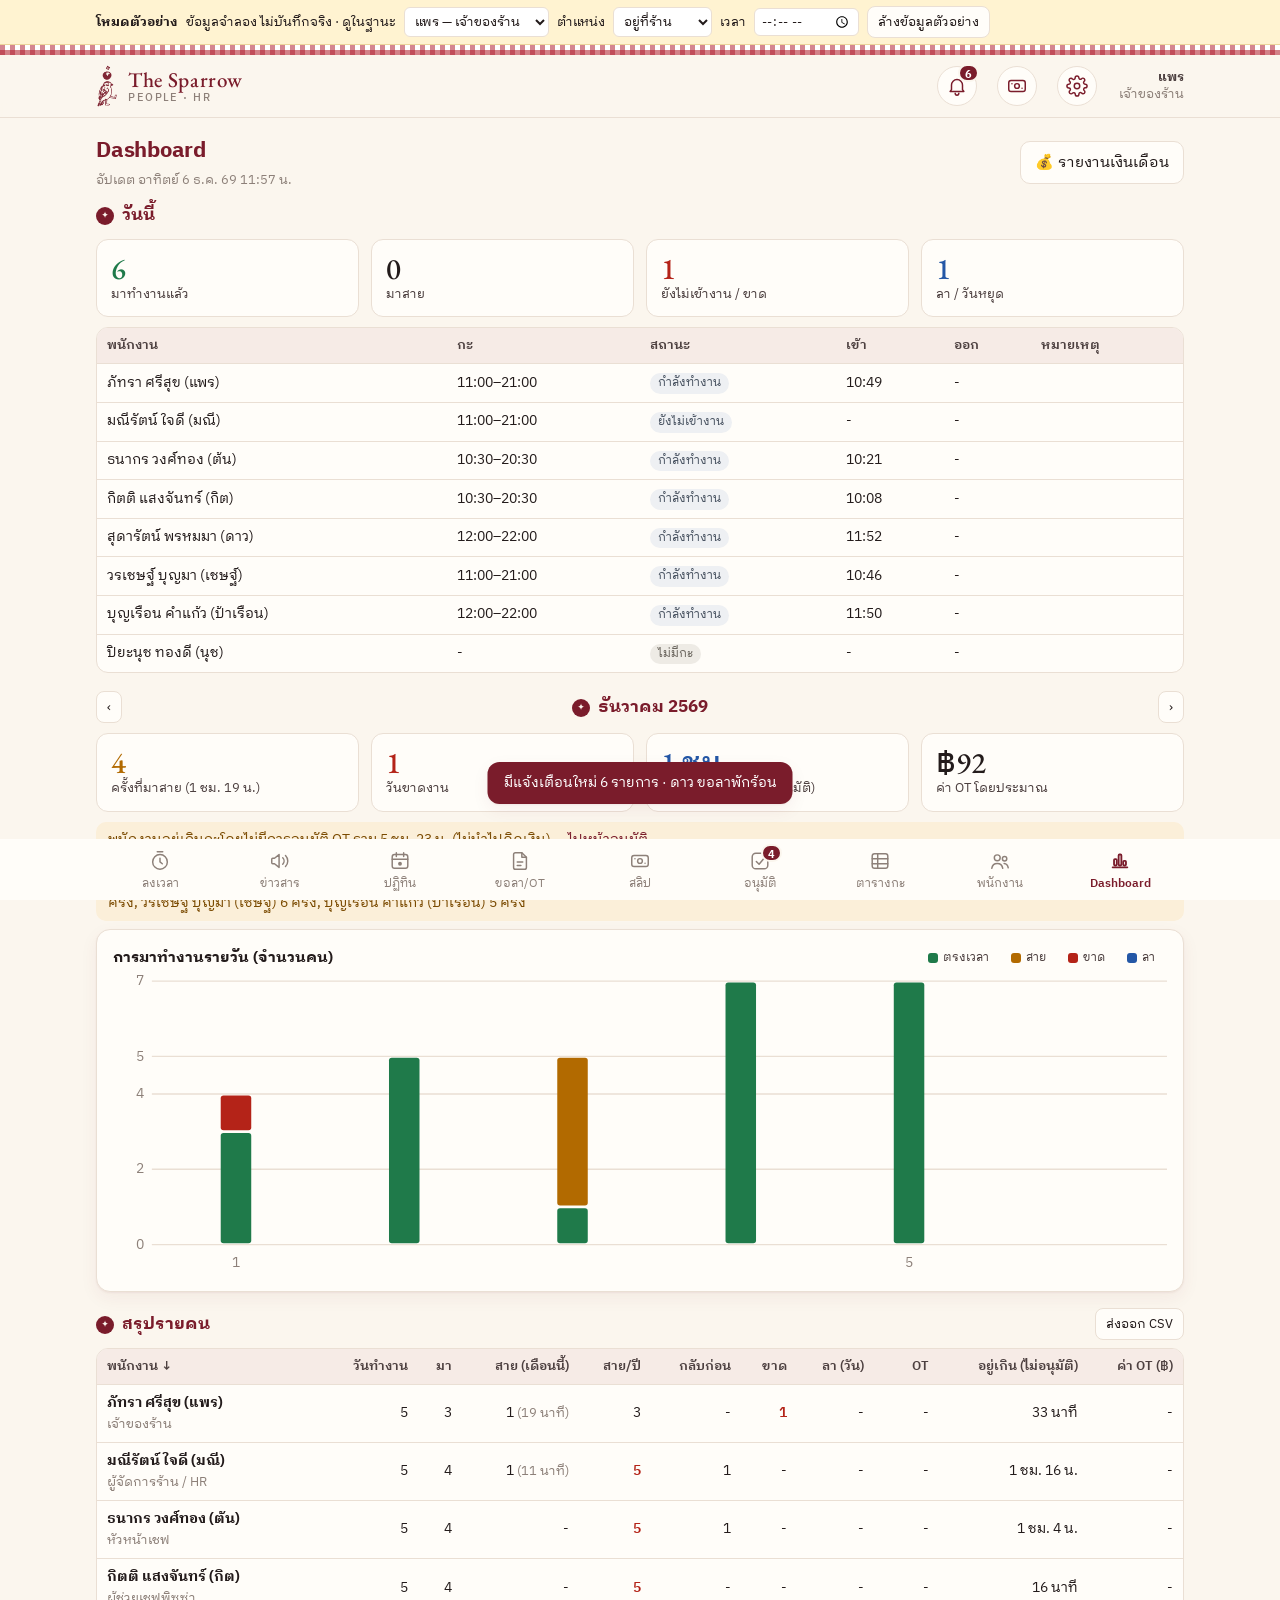
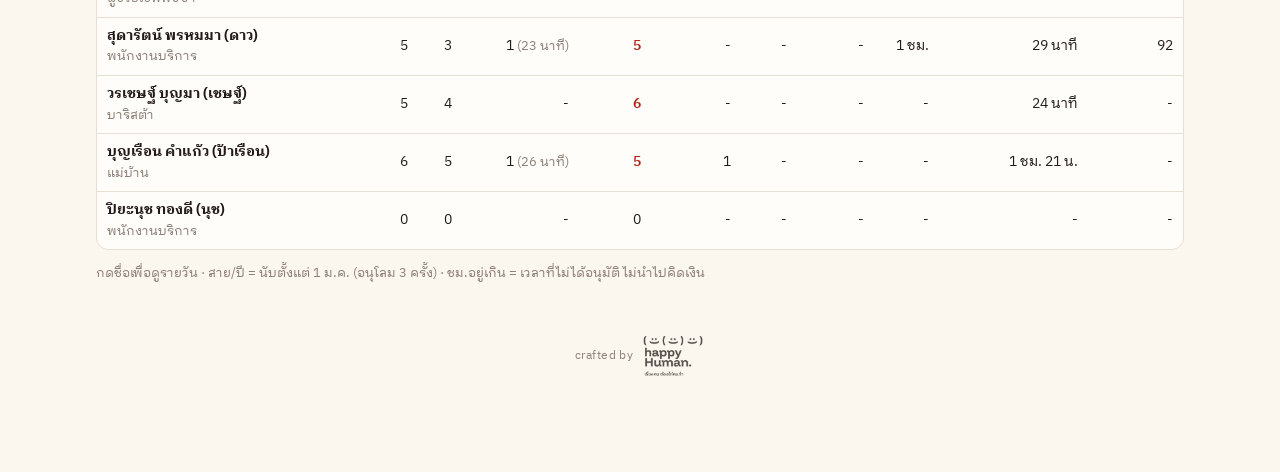
==== web/dashboard.html @ 6564471c "Add files via upload" ====
<!doctype html>
<html lang="th">
<head>
<meta charset="utf-8">
<meta name="viewport" content="width=device-width, initial-scale=1, viewport-fit=cover">
<title>Dashboard — The Sparrow HR</title>
<link rel="preconnect" href="https://fonts.googleapis.com"><link rel="preconnect" href="https://fonts.gstatic.com" crossorigin>
<link href="https://fonts.googleapis.com/css2?family=IBM+Plex+Sans+Thai+Looped:wght@400;600;700&family=EB+Garamond:ital,wght@0,500;1,500&family=Pinyon+Script&display=swap" rel="stylesheet">
<link rel="icon" type="image/png" href="img/sparrow-mark-wine.png">
<meta name="theme-color" content="#7a1c2b">
<link rel="stylesheet" href="css/app.css">
<style>
  .tip { position: fixed; pointer-events: none; background: var(--ink); color: #fff; font-size: 12.5px; padding: 8px 10px; border-radius: 8px; z-index: 70; line-height: 1.45; display: none; }
  .tip i { width: 8px; height: 8px; border-radius: 2px; display: inline-block; margin-right: 5px; }
  .flag { color: var(--bad); font-weight: 600; }
</style>
</head>
<body>
<main id="main"></main>
<div class="tip" id="tip"></div>
<script src="config.js"></script>
<script src="js/app.js"></script>
<script>
/* ภาพรวมของผู้บริหาร: วันนี้ · แนวโน้มรายวัน · สรุปรายคนรายเดือน · กดดูรายคน · แก้เวลา (HR) · ส่งออก CSV */
App.boot({ page: 'dashboard', role: 'manager', ready: function (me) {
  var main = App.$('#main'), wrap = App.h('<div class="wrap"></div>'); main.appendChild(wrap);
  var month = App.params.get('month') || me.now.date.slice(0, 7), data = null, sortKey = 'name';
  var SERIES = [['present', 'ตรงเวลา', 'var(--ok)'], ['late', 'สาย', 'var(--warn)'], ['absent', 'ขาด', 'var(--bad)'], ['leave', 'ลา', 'var(--info)']];

  function load() { App.loading(wrap); App.call('dashboard', { month: month }).then(function (d) { data = d; render(); }).catch(function () {}); }

  function render() {
    var d = data, t = d.today, names = {}; d.policies.forEach(function (p) { names[p.type] = p.name; });
    var tot = d.rows.reduce(function (a, r) { var s = r.summary; ['late', 'lateMin', 'absent', 'leaveDays', 'otMin', 'holidayWorkMin', 'holidayOtMin', 'unapprovedMin', 'otPay', 'incomplete'].forEach(function (k) { a[k] = (a[k] || 0) + (+s[k] || 0); }); return a; }, {});
    var over = d.rows.filter(function (r) { return r.lateYear > d.lateLimit; });
    wrap.innerHTML =
      '<div class="row" style="margin-bottom:12px"><div><h1>Dashboard</h1><div class="sub">อัปเดต ' + App.dateTH(d.now.date, { dow: true }) + ' ' + d.now.time.slice(0, 5) + ' น.</div></div><div class="spacer"></div>' +
        (App.can('hr') ? '<a class="btn sm" href="' + App.link('payroll.html') + '">💰 รายงานเงินเดือน</a>' : '') + '</div>' +
      '<h2>วันนี้</h2><div class="grid g4" style="margin-bottom:10px">' +
        stat(t.present + t.late, 'มาทำงานแล้ว', 'ok') + stat(t.late, 'มาสาย', t.late ? 'warn' : '') +
        stat(t.notIn + t.absent, 'ยังไม่เข้างาน / ขาด', t.notIn + t.absent ? 'bad' : '') + stat(t.leave + t.off, 'ลา / วันหยุด', 'info') + '</div>' +
      '<div class="tbl-wrap" style="margin-bottom:18px"><table><thead><tr><th>พนักงาน</th><th>กะ</th><th>สถานะ</th><th>เข้า</th><th>ออก</th><th>หมายเหตุ</th></tr></thead><tbody>' +
        t.list.map(function (x) {
          return '<tr class="click" data-emp="' + x.empId + '"><td>' + App.esc(x.name) + '</td><td>' + (x.shift || '-') + '</td><td>' + App.statusBadge(x.status) + (x.lateMin ? ' <span class="sub">' + App.fmtMin(x.lateMin) + '</span>' : '') + '</td>' +
            '<td>' + App.t5(x.inTime) + '</td><td>' + App.t5(x.outTime) + '</td><td class="sub">' + App.esc(x.note || '') + '</td></tr>';
        }).join('') + '</tbody></table></div>' +

      '<div class="row" style="margin-bottom:10px"><button class="sm" id="pm">‹</button><h2 style="margin:0;flex:1;text-align:center">' + App.monthTH(d.month) + '</h2><button class="sm" id="nm">›</button></div>' +
      '<div class="grid g4" style="margin-bottom:10px">' +
        stat(tot.late, 'ครั้งที่มาสาย (' + App.fmtMin(tot.lateMin) + ')', tot.late ? 'warn' : '') + stat(tot.absent, 'วันขาดงาน', tot.absent ? 'bad' : '') +
        stat(App.fmtMin(tot.otMin + tot.holidayOtMin + tot.holidayWorkMin), 'OT / ทำงานวันหยุด (อนุมัติ)', 'info') +
        (d.showPay ? stat('฿' + App.num(tot.otPay), 'ค่า OT โดยประมาณ', '') : stat(tot.leaveDays, 'วันลารวม', '')) + '</div>' +
      (tot.unapprovedMin >= 1 || tot.incomplete || over.length ? '<div class="warnbox">' + [
        tot.unapprovedMin >= 1 ? 'พนักงานอยู่เกินกะโดยไม่มีการอนุมัติ OT รวม ' + App.fmtMin(tot.unapprovedMin) + ' (ไม่นำไปคิดเงิน) — <a href="' + App.link('approve.html') + '">ไปหน้าอนุมัติ</a>' : '',
        tot.incomplete ? 'มีวันที่ไม่ได้บันทึกออกงาน ' + tot.incomplete + ' วัน — HR ควรแก้ไขเวลา' : '',
        over.length ? 'มาสายเกิน ' + d.lateLimit + ' ครั้งในปีนี้ (ควรออกหนังสือตักเตือน HR-F-06): ' + over.map(function (r) { return App.esc(r.name) + ' ' + r.lateYear + ' ครั้ง'; }).join(', ') : ''
      ].filter(Boolean).join('<br>') + '</div>' : '') +

      '<div class="card chart"><div class="row"><h3 style="margin:0;flex:1">การมาทำงานรายวัน (จำนวนคน)</h3>' +
        SERIES.map(function (s) { return '<span class="key"><i style="background:' + s[2] + '"></i>' + s[1] + '</span>'; }).join('') + '</div><div id="chart"></div></div>' +

      '<div class="row" style="margin:16px 0 8px"><h2 style="margin:0;flex:1">สรุปรายคน</h2><button class="sm" id="csv">ส่งออก CSV</button></div>' +
      '<div class="tbl-wrap"><table><thead><tr>' + cols().map(function (c) { return '<th class="' + (c[2] ? 'num' : '') + '" data-s="' + c[0] + '" style="cursor:pointer">' + c[1] + (sortKey === c[0] ? ' ↓' : '') + '</th>'; }).join('') + '</tr></thead><tbody>' +
        sorted().map(function (r) {
          var s = r.summary;
          return '<tr class="click" data-emp="' + r.empId + '"><td><b>' + App.esc(r.name) + '</b><div class="sub">' + App.esc(r.position || '') + '</div></td>' +
            '<td class="num">' + s.workDays + '</td><td class="num">' + s.present + '</td>' +
            '<td class="num">' + (s.late ? s.late + ' <span class="sub">(' + App.fmtMin(s.lateMin) + ')</span>' : '-') + '</td>' +
            '<td class="num' + (r.lateYear > d.lateLimit ? ' flag' : '') + '">' + r.lateYear + '</td>' +
            '<td class="num">' + (s.early ? s.early : '-') + '</td><td class="num' + (s.absent ? ' flag' : '') + '">' + (s.absent || '-') + '</td>' +
            '<td class="num">' + (s.leaveDays ? s.leaveDays + ' <span class="sub">' + Object.keys(s.byLeave).map(function (k) { return (names[k] || k).replace('ลา', '') + ' ' + s.byLeave[k]; }).join(', ') + '</span>' : '-') + '</td>' +
            '<td class="num">' + App.fmtMin(s.otMin + s.holidayOtMin + s.holidayWorkMin) + '</td>' +
            '<td class="num">' + App.fmtMin(s.unapprovedMin) + '</td>' +
            (d.showPay ? '<td class="num">' + (s.otPay ? App.num(s.otPay) : '-') + '</td>' : '') + '</tr>';
        }).join('') + '</tbody></table></div><p class="sub">กดชื่อเพื่อดูรายวัน · สาย/ปี = นับตั้งแต่ 1 ม.ค. (อนุโลม ' + d.lateLimit + ' ครั้ง) · ชม.อยู่เกิน = เวลาที่ไม่ได้อนุมัติ ไม่นำไปคิดเงิน</p>';

    drawChart(d.trend.filter(function (x) { return x.date <= d.now.date; }));
    App.$('#pm').onclick = function () { month = App.addMonths(month, -1); load(); };
    App.$('#nm').onclick = function () { month = App.addMonths(month, 1); load(); };
    App.$('#csv').onclick = exportCsv;
    App.$$('th[data-s]', wrap).forEach(function (th) { th.onclick = function () { sortKey = th.getAttribute('data-s'); render(); }; });
    App.$$('tr[data-emp]', wrap).forEach(function (tr) { tr.onclick = function () { person(tr.getAttribute('data-emp')); }; });
  }

  function cols() {
    var c = [['name', 'พนักงาน'], ['workDays', 'วันทำงาน', 1], ['present', 'มา', 1], ['late', 'สาย (เดือนนี้)', 1], ['lateYear', 'สาย/ปี', 1], ['early', 'กลับก่อน', 1],
             ['absent', 'ขาด', 1], ['leaveDays', 'ลา (วัน)', 1], ['otMin', 'OT', 1], ['unapprovedMin', 'อยู่เกิน (ไม่อนุมัติ)', 1]];
    if (data.showPay) c.push(['otPay', 'ค่า OT (฿)', 1]);
    return c;
  }
  function sorted() {
    return data.rows.slice().sort(function (a, b) {
      if (sortKey === 'name') return a.empId < b.empId ? -1 : 1;
      var va = sortKey === 'lateYear' ? a.lateYear : sortKey === 'otMin' ? a.summary.otMin + a.summary.holidayOtMin + a.summary.holidayWorkMin : a.summary[sortKey];
      var vb = sortKey === 'lateYear' ? b.lateYear : sortKey === 'otMin' ? b.summary.otMin + b.summary.holidayOtMin + b.summary.holidayWorkMin : b.summary[sortKey];
      return (vb || 0) - (va || 0);
    });
  }
  function stat(n, l, cls) { return '<div class="stat ' + (cls || '') + '"><div class="n">' + n + '</div><div class="l">' + App.esc(l) + '</div></div>'; }
  function num1(x) { return Math.round(x * 10) / 10; }

  // ---- แผนภูมิแท่งซ้อน (จำนวนคนต่อวัน) + tooltip
  function drawChart(days) {
    var el = App.$('#chart');
    if (!days.length) { el.innerHTML = '<div class="empty">ยังไม่มีข้อมูลเดือนนี้</div>'; return; }
    var W = 760, H = 220, L = 28, B = 22, T = 8, max = Math.max(1, Math.max.apply(null, days.map(function (x) { return x.present + x.late + x.absent + x.leave; })));
    var step = (W - L - 4) / days.length, bw = Math.max(4, Math.min(22, step - 4)), y = function (v) { return T + (H - T - B) * (1 - v / max); };
    var svg = '<svg viewBox="0 0 ' + W + ' ' + H + '" role="img" aria-label="แผนภูมิจำนวนพนักงานที่มา สาย ขาด ลา รายวัน">';
    var ticks = max <= 5 ? max : 4;
    for (var i = 0; i <= ticks; i++) { var v = Math.round(max * i / ticks), yy = y(v); svg += '<line x1="' + L + '" x2="' + W + '" y1="' + yy + '" y2="' + yy + '" stroke="var(--line)" stroke-width="1"/><text class="axis" x="' + (L - 6) + '" y="' + (yy + 3) + '" text-anchor="end">' + v + '</text>'; }
    days.forEach(function (x, i) {
      var cx = L + step * i + (step - bw) / 2, base = H - B;
      svg += '<g data-i="' + i + '"><rect x="' + (L + step * i) + '" y="' + T + '" width="' + step + '" height="' + (H - T - B) + '" fill="transparent"/>';
      SERIES.forEach(function (s) {
        var n = x[s[0]]; if (!n) return;
        var h = (H - T - B) * n / max, top = base - h;
        svg += '<rect x="' + cx + '" y="' + (top + 1) + '" width="' + bw + '" height="' + Math.max(1, h - 2) + '" rx="2" fill="' + s[2] + '"/>';
        base = top;
      });
      var dd = +x.date.slice(8);
      if (dd === 1 || dd % 5 === 0) svg += '<text class="axis" x="' + (cx + bw / 2) + '" y="' + (H - 6) + '" text-anchor="middle">' + dd + '</text>';
      svg += '</g>';
    });
    el.innerHTML = svg + '</svg>';
    var tip = App.$('#tip');
    App.$$('g[data-i]', el).forEach(function (g) {
      g.addEventListener('mousemove', function (e) {
        var x = days[+g.getAttribute('data-i')];
        tip.innerHTML = '<b>' + App.dateTH(x.date, { dow: true }) + '</b><br>' + SERIES.map(function (s) { return '<i style="background:' + s[2] + '"></i>' + s[1] + ' ' + x[s[0]] + ' คน'; }).join('<br>');
        tip.style.display = 'block'; tip.style.left = Math.min(e.clientX + 12, innerWidth - 170) + 'px'; tip.style.top = (e.clientY + 12) + 'px';
      });
      g.addEventListener('mouseleave', function () { tip.style.display = 'none'; });
    });
  }

  // ---- รายคน
  function person(empId) {
    var m = App.modal('รายละเอียดรายวัน', '<div class="loading"><span class="spin"></span>กำลังโหลด…</div>');
    App.call('month', { month: month, empId: empId }).then(function (d) {
      var s = d.summary, canEdit = App.can('hr');
      m.el.innerHTML = '<div class="card"><div class="row"><div style="flex:1"><b style="font-size:17px">' + App.esc(d.emp.name) + '</b><div class="sub">' + App.esc(d.emp.position || '') + ' · ' + App.esc(d.emp.department || '') + '</div></div>' +
        '<a class="btn sm" href="' + App.link('my.html') + (App.link('my.html').indexOf('?') > 0 ? '&' : '?') + 'emp=' + empId + '&month=' + month + '">ดูปฏิทิน</a></div>' +
        '<div class="grid g4" style="margin-top:12px">' + stat(s.present, 'วันที่มา', 'ok') + stat(s.late, 'สาย (' + App.fmtMin(s.lateMin) + ')', s.late ? 'warn' : '') + stat(s.absent, 'ขาด', s.absent ? 'bad' : '') + stat(s.leaveDays, 'วันลา', 'info') + '</div>' +
        '<p class="sub">สิทธิ์ลาคงเหลือ: ' + d.balance.filter(function (b) { return b.eligible && +b.quota; }).map(function (b) { return b.name + ' ' + b.remaining + '/' + b.quota; }).join(' · ') + '</p></div>' +
        '<div class="tbl-wrap"><table><thead><tr><th>วันที่</th><th>กะ</th><th>สถานะ</th><th>เข้า</th><th>ออก</th><th class="num">สาย</th><th class="num">กลับก่อน</th><th class="num">OT</th><th>หมายเหตุ</th>' + (canEdit ? '<th></th>' : '') + '</tr></thead><tbody>' +
        d.days.filter(function (x) { return x.date <= me.now.date; }).map(function (x) {
          var r = x.result, i = x.info;
          return '<tr><td>' + App.dateTH(x.date, { dow: true, noYear: true }) + '</td><td>' + (i.shift ? i.shift.start + '–' + i.shift.end : i.kind === 'weekly_off' ? 'หยุด' : '-') + '</td><td>' + App.statusBadge(r.status) + '</td>' +
            '<td>' + App.t5(x.att && x.att.inTime) + '</td><td>' + App.t5(x.att && x.att.outTime) + '</td><td class="num">' + App.fmtMin(r.lateMin) + '</td><td class="num">' + App.fmtMin(r.earlyMin) + '</td>' +
            '<td class="num">' + App.fmtMin(r.otMin + r.holidayOtMin + r.holidayWorkMin) + '</td><td class="sub" style="white-space:normal;min-width:160px">' + App.esc([i.holiday && i.holiday.name, i.leave && i.leave.type && (d.balance.filter(function (b) { return b.type === i.leave.type; })[0] || {}).name].concat(r.flags).filter(Boolean).join(' · ')) + '</td>' +
            (canEdit ? '<td><button class="sm" data-fix="' + x.date + '">แก้เวลา</button></td>' : '') + '</tr>';
        }).join('') + '</tbody></table></div>';
      App.$$('[data-fix]', m.el).forEach(function (b) { b.onclick = function () { fix(empId, b.getAttribute('data-fix'), d.days.filter(function (x) { return x.date === b.getAttribute('data-fix'); })[0], function () { m.close(); load(); person(empId); }); }; });
    }).catch(function () { m.close(); });
  }

  function fix(empId, date, day, after) {
    var a = day.att || {};
    var m = App.modal('แก้ไขเวลา ' + App.dateTH(date, { dow: true }),
      '<div class="card"><p class="sub" style="margin-top:0">ทุกการแก้ไขจะถูกบันทึกในแท็บ AttendanceLog พร้อมชื่อผู้แก้และเหตุผล</p><div class="grid g2">' +
      '<div class="field"><label>เวลาเข้างาน</label><input type="time" id="fi" value="' + App.t5(a.inTime).replace('-', '') + '"></div>' +
      '<div class="field"><label>เวลาออกงาน</label><input type="time" id="fo" value="' + App.t5(a.outTime).replace('-', '') + '"></div></div>' +
      '<div class="field"><label>เหตุผล *</label><input id="fr" placeholder="เช่น ลืมกดออกงาน หัวหน้ายืนยันว่าเลิก 21:05"></div><div class="row"><div class="spacer"></div><button class="accent" id="fs">บันทึก</button></div></div>');
    App.$('#fs', m.el).onclick = function () {
      var reason = App.$('#fr', m.el).value.trim(), jobs = [];
      if (!reason) return App.toast('กรุณาระบุเหตุผล', true);
      if (App.$('#fi', m.el).value !== App.t5(a.inTime)) jobs.push({ field: 'inTime', value: App.$('#fi', m.el).value });
      if (App.$('#fo', m.el).value !== App.t5(a.outTime)) jobs.push({ field: 'outTime', value: App.$('#fo', m.el).value });
      jobs.reduce(function (p, j) { return p.then(function () { return App.call('attendanceEdit', { empId: empId, date: date, field: j.field, value: j.value, reason: reason }); }); }, Promise.resolve())
        .then(function () { App.toast('แก้ไขแล้ว'); m.close(); after(); }).catch(function () {});
    };
  }

  function exportCsv() {
    var names = {}; data.policies.forEach(function (p) { names[p.type] = p.name; });
    var rows = [['รหัส', 'ชื่อ', 'ตำแหน่ง', 'ประเภท', 'วันทำงาน', 'มา', 'สาย(ครั้ง)', 'สาย(นาที)', 'สายทั้งปี', 'กลับก่อน(ครั้ง)', 'ขาด', 'ไม่ได้ออกงาน', 'ลารวม(วัน)']
      .concat(data.policies.map(function (p) { return p.name; })).concat(['OT 1.5x (นาที)', 'OT 1.5x (ชม.)', 'ทำงานวันหยุด (นาที)', 'OT วันหยุด 3x (นาที)', 'อยู่เกินไม่อนุมัติ (นาที)']).concat(data.showPay ? ['ค่า OT โดยประมาณ'] : [])];
    data.rows.forEach(function (r) {
      var s = r.summary;
      rows.push([r.empId, r.name, r.position, r.payType === 'daily' ? 'รายวัน' : 'รายเดือน', s.workDays, s.present, s.late, s.lateMin, r.lateYear, s.early, s.absent, s.incomplete, s.leaveDays]
        .concat(data.policies.map(function (p) { return s.byLeave[p.type] || 0; }))
        .concat([s.otMin, Math.round(s.otMin / 60 * 100) / 100, s.holidayWorkMin, s.holidayOtMin, s.unapprovedMin]).concat(data.showPay ? [s.otPay] : []));
    });
    App.downloadCSV('TheSparrow_สรุปเวลาทำงาน_' + data.month + '.csv', rows);
  }

  load();
} });
</script>
</body>
</html>
---- web/css/app.css ----
:root {
  /* The Sparrow CI: ลายเส้นวาดมือ หมึกสีไวน์บนกระดาษครีม (แบบไพ่ Joker ของร้าน) + ผ้าลายตารางแดง-ขาว */
  --ink: #231b1b; --ink-2: #4d4040; --ink-3: #8d8079; --line: #eadfd4; --paper: #fbf6ee; --card: #fffdf9;
  --wine: #7a1c2b; --wine-2: #9b2a3a; --wine-soft: #f5e6e4; --cream: #fbf6ee;
  --accent: var(--wine); --accent-ink: #ffffff; --accent-soft: var(--wine-soft);
  --gingham: repeating-linear-gradient(90deg, rgba(178,34,52,.55) 0 5px, transparent 5px 10px), repeating-linear-gradient(0deg, rgba(178,34,52,.55) 0 5px, #fff 5px 10px);
  --ok: #1f7a4a; --ok-soft: #e3f2e8; --warn: #b26a00; --warn-soft: #fbefd9; --bad: #b42318; --bad-soft: #fbe4e1;
  --info: #2457a6; --info-soft: #e2ebf8; --off: #6b665e; --off-soft: #eeebe5; --hol: #7a3fa0; --hol-soft: #efe4f6;
  --radius: 14px; --shadow: 0 1px 2px rgba(122,28,43,.06), 0 6px 18px rgba(122,28,43,.06);
  --font: 'IBM Plex Sans Thai Looped', system-ui, -apple-system, 'Segoe UI', sans-serif;
  --serif: 'EB Garamond', 'IBM Plex Sans Thai Looped', Georgia, serif;
}
* { box-sizing: border-box; }
html { -webkit-text-size-adjust: 100%; }
body { margin: 0; font: 15px/1.55 var(--font); color: var(--ink); background: var(--paper); padding-bottom: 84px; }
a { color: var(--accent); }
h1 { font-size: 22px; margin: 0 0 2px; letter-spacing: -.01em; color: var(--wine); }
.serif { font-family: var(--serif); font-weight: 500; letter-spacing: .02em; }
h2 { font-size: 17px; margin: 0 0 10px; color: var(--wine); }
/* จุดพิซซ่า ● ✦ หน้าหัวข้อ (เหมือนลูกกลมมีดาวบนไพ่) */
h2::before { content: '✦'; display: inline-grid; place-items: center; width: 18px; height: 18px; margin-right: 8px; border-radius: 50%; background: var(--wine); color: var(--cream); font-size: 9px; vertical-align: 2px; }
.modal .mh h2::before, h2.plain::before { display: none; }
h3 { font-size: 15px; margin: 0 0 8px; }
.sub { color: var(--ink-3); font-size: 13px; }
.muted { color: var(--ink-3); }
.wrap { max-width: 1120px; margin: 0 auto; padding: 16px; }
.wrap.narrow { max-width: 560px; }

/* header */
.top { position: sticky; top: 0; z-index: 20; background: rgba(251,246,238,.95); backdrop-filter: blur(8px); border-bottom: 1px solid var(--line); }
.top::before { content: ''; display: block; height: 10px; background: var(--gingham); }   /* ริบบิ้นผ้าลายตาราง */
.top .wrap { display: flex; align-items: center; gap: 12px; padding-top: 10px; padding-bottom: 10px; }
.brand { display: flex; align-items: center; gap: 10px; text-decoration: none; color: var(--ink); }
.brand img { height: 42px; width: auto; transform-origin: 50% 90%; }
.brand:hover img { animation: hop .6s ease; }
.brand .name { font-family: var(--serif); font-size: 21px; font-weight: 500; letter-spacing: .03em; line-height: 1; color: var(--wine); }
.brand .name small { display: block; font-family: var(--font); font-size: 10.5px; letter-spacing: .14em; color: var(--ink-3); margin-top: 3px; text-transform: uppercase; }

/* เครดิตผู้พัฒนา */
.credit { display: flex; align-items: center; justify-content: center; gap: 8px; padding: 22px 16px 10px; color: var(--ink-3); font-size: 11.5px; letter-spacing: .04em; }
.credit img { height: 44px; width: auto; opacity: .85; }
.splash { text-align: center; padding: 40px 16px 8px; }
.splash img { width: 110px; animation: hop 1.4s ease-in-out infinite; transform-origin: 50% 95%; }
.splash .serif { color: var(--wine); font-size: 15px; margin-top: 10px; }
@keyframes hop { 0%,100% { transform: translateY(0) rotate(0); } 30% { transform: translateY(-6px) rotate(-4deg); } 60% { transform: translateY(0) rotate(2deg); } }

/* การ์ดกรอบเส้นคู่แบบวาดมือ + นกกระจอกตัวเล็กที่มุม */
.playcard { position: relative; border: 1.5px solid var(--wine); border-radius: 18px; background: var(--card); padding: 22px 18px; box-shadow: var(--shadow); margin-bottom: 14px; }
.playcard::before { content: ''; position: absolute; inset: 6px; border: 1px solid rgba(122,28,43,.45); border-radius: 13px 15px 12px 16px; pointer-events: none; }
.playcard .bird { position: absolute; width: 26px; opacity: .9; }
.playcard .bird.tl { top: 16px; left: 16px; }
.dots { display: inline-flex; gap: 3px; }
.dots i { width: 14px; height: 14px; border-radius: 50%; background: var(--wine); color: var(--cream); font-size: 8px; font-style: normal; display: grid; place-items: center; }
.dots i::after { content: '✦'; }
.script { font-family: 'Pinyon Script', var(--serif); color: var(--wine); font-size: 22px; line-height: 1; }
.top .who { margin-left: auto; font-size: 13px; color: var(--ink-2); text-align: right; line-height: 1.3; }
.demo-bar { background: #fff3d1; border-bottom: 1px solid #ecd59a; font-size: 13px; }
.demo-bar .wrap { padding: 6px 16px; display: flex; gap: 8px; align-items: center; flex-wrap: wrap; }
.demo-bar select, .demo-bar input { font: inherit; padding: 2px 6px; width: auto; border-radius: 6px; }

/* bottom nav */
.nav { position: fixed; left: 0; right: 0; bottom: 0; z-index: 30; background: var(--card); border-top: 3px solid transparent; border-image: var(--gingham) 3; display: flex; justify-content: safe center; overflow-x: auto; scrollbar-width: none; padding-bottom: env(safe-area-inset-bottom); }
.nav::-webkit-scrollbar { display: none; }
.nav a { flex: 1 0 auto; min-width: 58px; max-width: 120px; text-align: center; text-decoration: none; color: var(--ink-3); font-size: 11.5px; padding: 8px 2px 7px; }
.nav a .ic { display: flex; justify-content: center; height: 24px; margin-bottom: 1px; }
.nav a.on .ic svg { stroke-width: 2; }
.nav a.on { color: var(--wine); font-weight: 600; }
.nav a.on .ic { transform: translateY(-1px); }

/* cards & layout */
.card { background: var(--card); border: 1px solid var(--line); border-radius: var(--radius); box-shadow: var(--shadow); padding: 16px; margin-bottom: 14px; }
.grid { display: grid; gap: 12px; }
.g2 { grid-template-columns: repeat(2, minmax(0, 1fr)); }
.g3 { grid-template-columns: repeat(3, minmax(0, 1fr)); }
.g4 { grid-template-columns: repeat(4, minmax(0, 1fr)); }
@media (max-width: 720px) { .g3, .g4 { grid-template-columns: repeat(2, minmax(0, 1fr)); } }
.row { display: flex; gap: 10px; align-items: center; flex-wrap: wrap; }
.spacer { flex: 1; }
.hr { height: 1px; background: var(--line); margin: 12px 0; }

/* stats */
.stat { background: var(--card); border: 1px solid var(--line); border-radius: 12px; padding: 12px 14px; }
.stat .n { font-family: var(--serif); font-size: 30px; font-weight: 500; line-height: 1.1; font-variant-numeric: tabular-nums; }
.stat .l { font-size: 12.5px; color: var(--ink-2); }
.stat.ok .n { color: var(--ok); } .stat.warn .n { color: var(--warn); } .stat.bad .n { color: var(--bad); } .stat.info .n { color: var(--info); }

/* buttons & forms */
button, .btn { font: inherit; border: 1px solid var(--line); background: var(--card); color: var(--ink); border-radius: 10px; padding: 9px 14px; cursor: pointer; text-decoration: none; display: inline-flex; align-items: center; gap: 6px; justify-content: center; }
button:hover { border-color: var(--ink-3); }
button.primary { background: var(--ink); color: #fff; border-color: var(--ink); }
button.accent:hover { background: var(--wine-2); }
button.accent { background: var(--accent); color: var(--accent-ink); border-color: var(--accent); }
button.ok { background: var(--ok); color: #fff; border-color: var(--ok); }
button.bad { background: var(--card); color: var(--bad); border-color: #e9b8b2; }
button.sm { padding: 5px 10px; font-size: 13px; border-radius: 8px; }
button:disabled { opacity: .5; cursor: default; }
label { display: block; font-size: 13px; color: var(--ink-2); margin-bottom: 4px; }
input, select, textarea { font: inherit; width: 100%; padding: 9px 11px; border: 1px solid var(--line); border-radius: 10px; background: #fff; color: var(--ink); }
input:focus, select:focus, textarea:focus { outline: 2px solid var(--accent-soft); border-color: var(--accent); }
textarea { min-height: 70px; resize: vertical; }
.field { margin-bottom: 12px; }
.seg { display: inline-flex; border: 1px solid var(--line); border-radius: 10px; overflow: hidden; background: #fff; }
.seg button { border: 0; border-radius: 0; padding: 7px 12px; }
.seg button.on { background: var(--wine); color: #fff; }

/* badges */
.badge { display: inline-block; font-size: 12px; padding: 1px 8px; border-radius: 99px; background: var(--off-soft); color: var(--off); white-space: nowrap; }
.b-present { background: var(--ok-soft); color: var(--ok); } .b-late { background: var(--warn-soft); color: var(--warn); }
.b-absent, .b-incomplete { background: var(--bad-soft); color: var(--bad); } .b-leave { background: var(--info-soft); color: var(--info); }
.b-off { background: var(--off-soft); color: var(--off); } .b-holiday, .b-holiday_work, .b-sub_off { background: var(--hol-soft); color: var(--hol); }
.b-working, .b-not_in, .b-upcoming { background: #eef0f3; color: #4b5563; }
.b-pending { background: var(--warn-soft); color: var(--warn); } .b-approved { background: var(--ok-soft); color: var(--ok); } .b-rejected, .b-cancelled { background: var(--off-soft); color: var(--off); }

/* tables */
.tbl-wrap { overflow-x: auto; -webkit-overflow-scrolling: touch; border: 1px solid var(--line); border-radius: 12px; background: var(--card); }
table { border-collapse: collapse; width: 100%; font-size: 13.5px; }
th, td { padding: 8px 10px; border-bottom: 1px solid var(--line); text-align: left; white-space: nowrap; }
th { background: #f6ebe6; color: var(--wine); font-weight: 600; font-size: 12.5px; color: var(--ink-2); position: sticky; top: 0; }
td.num, th.num { text-align: right; font-variant-numeric: tabular-nums; }
tr.click { cursor: pointer; } tr.click:hover td { background: #fcf3ef; }
tr.sel td { background: var(--wine-soft); } tr.sel td:first-child { box-shadow: inset 3px 0 0 var(--wine); }
tr:last-child td { border-bottom: 0; }

/* list items */
.item { display: flex; gap: 12px; align-items: flex-start; padding: 12px 0; border-bottom: 1px solid var(--line); }
.item:last-child { border-bottom: 0; }
.item .grow { flex: 1; min-width: 0; }
.warnbox { background: var(--warn-soft); color: #7a4a00; border-radius: 10px; padding: 8px 12px; font-size: 13.5px; margin: 8px 0; }
.errbox { background: var(--bad-soft); color: var(--bad); border-radius: 10px; padding: 8px 12px; font-size: 13.5px; margin: 8px 0; }
.empty { text-align: center; color: var(--ink-3); padding: 24px 8px; }
.empty::before { content: ''; display: block; width: 34px; height: 64px; margin: 0 auto 6px; background: url(../img/sparrow-mark-wine.png) center/contain no-repeat; opacity: .55; }
td.empty::before { display: none; }

/* calendar */
.cal { display: grid; grid-template-columns: repeat(7, minmax(0, 1fr)); gap: 4px; }
.cal .dow { font-size: 11.5px; color: var(--ink-3); text-align: center; padding: 2px 0; }
.cal .d { min-height: 62px; border-radius: 10px; background: var(--card); border: 1px solid var(--line); padding: 4px 5px; font-size: 11px; line-height: 1.25; cursor: pointer; position: relative; overflow: hidden; }
.cal .d .num { font-weight: 700; font-size: 13px; }
.cal .d.today { outline: 2px solid var(--wine); }
.cal .d.today .num { color: var(--wine); }
.cal .d.blank { background: transparent; border: 0; cursor: default; }
.cal .d.k-weekly_off { background: var(--off-soft); } .cal .d.k-holiday, .cal .d.k-sub_off { background: var(--hol-soft); }
.cal .d.k-leave { background: var(--info-soft); } .cal .d.s-absent { background: var(--bad-soft); } .cal .d.s-late { background: var(--warn-soft); }
.cal .d .tag { display: block; color: var(--ink-2); white-space: nowrap; overflow: hidden; text-overflow: ellipsis; }
.cal .d { min-height: 78px; }
.cal .d .num { display: block; }
.st { display: inline-block; max-width: 100%; font-size: 10.5px; font-weight: 600; line-height: 1.25; padding: 1px 5px; border-radius: 6px; margin: 1px 0 2px; white-space: nowrap; overflow: hidden; text-overflow: ellipsis; vertical-align: top; }
td .st { font-size: 12px; padding: 1px 8px; }
.st-ok { background: var(--ok-soft); color: var(--ok); } .st-warn { background: var(--warn-soft); color: var(--warn); }
.st-bad { background: var(--bad-soft); color: var(--bad); } .st-leave { background: var(--info-soft); color: var(--info); }
.st-off { background: transparent; color: var(--off); padding-left: 0; } .st-hol { background: var(--hol-soft); color: var(--hol); }
.st-pending { background: #fff; color: var(--info); border: 1px dashed var(--info); }
.cal .d.has-pending { border-style: dashed; border-color: var(--info); }
/* กระดิ่งแจ้งเตือน */
.bell { position: relative; margin-left: auto; width: 40px; height: 40px; border-radius: 50%; border: 1px solid var(--line); background: var(--card); color: var(--wine); padding: 0; }
.bell + .who, .gear + .who { margin-left: 10px; }
.gear { margin-left: 8px; display: grid; place-items: center; text-decoration: none; }
.gear.on { background: var(--wine); color: #fff; border-color: var(--wine); }
.bell .dot, .nav a .dot { position: absolute; top: -3px; right: -3px; min-width: 18px; height: 18px; padding: 0 5px; border-radius: 9px; background: var(--wine); color: #fff; font-size: 11px; font-weight: 700; line-height: 18px; text-align: center; border: 2px solid var(--paper); }
.bell.ring svg { animation: ring 1s ease 2; transform-origin: 50% 10%; }
@keyframes ring { 0%,100% { transform: rotate(0); } 20% { transform: rotate(14deg); } 40% { transform: rotate(-12deg); } 60% { transform: rotate(8deg); } 80% { transform: rotate(-4deg); } }
.nav a { position: relative; } .nav a .dot { top: 2px; right: calc(50% - 22px); }
.notif { position: fixed; top: 64px; right: 12px; width: min(380px, calc(100vw - 24px)); max-height: 70vh; overflow: auto; background: var(--card); border: 1px solid var(--line); border-radius: 14px; box-shadow: 0 10px 30px rgba(35,27,27,.18); z-index: 45; }
.notif .nh { display: flex; align-items: center; padding: 12px 14px; border-bottom: 1px solid var(--line); position: sticky; top: 0; background: var(--card); }
.notif .ni { display: flex; gap: 10px; padding: 10px 14px; border-bottom: 1px solid var(--line); text-decoration: none; color: var(--ink); }
.notif .ni:hover { background: #fcf3ef; }
.notif .ni .ic { width: 30px; height: 30px; border-radius: 50%; background: var(--wine-soft); color: var(--wine); display: grid; place-items: center; flex: none; font-size: 14px; }
.notif .ni.new { background: #fdf6f4; } .notif .ni.new b::after { content: ' ●'; color: var(--wine); font-size: 10px; }
.notif .sec { padding: 8px 14px 4px; font-size: 12px; color: var(--ink-3); }
.st-plan { background: transparent; color: var(--ink-3); font-weight: 400; padding-left: 0; }
@media (max-width: 420px) { .cal { gap: 3px; } .cal .d { padding: 3px; font-size: 10px; } .st { font-size: 9.5px; padding: 1px 3px; } }
.legend { display: flex; flex-wrap: wrap; gap: 6px; margin-top: 10px; }

/* check-in */
.clock { text-align: center; padding: 22px 16px; }
.clock .time { font-family: var(--serif); font-size: 64px; font-weight: 500; letter-spacing: -.02em; font-variant-numeric: tabular-nums; line-height: 1; }
.clock .date { color: var(--ink-2); margin-top: 6px; }
.bigbtns { display: grid; grid-template-columns: 1fr 1fr; gap: 12px; }
.bigbtn { padding: 22px 10px; font-size: 18px; font-weight: 700; border-radius: 16px; flex-direction: column; }
.bigbtn .ic { font-size: 28px; }
.bigbtn.in { background: var(--wine); color: #fff; border-color: var(--wine); box-shadow: inset 0 0 0 4px var(--wine), inset 0 0 0 5px rgba(255,255,255,.55); }
.bigbtn.out { background: var(--card); color: var(--wine); border: 2px solid var(--wine); box-shadow: inset 0 0 0 4px var(--card), inset 0 0 0 5px rgba(122,28,43,.4); }
.bigbtn:active { transform: scale(.97); }
.result { text-align: center; padding: 28px 16px; }
.result .mark { width: 76px; height: 76px; border-radius: 50%; margin: 0 auto 12px; display: grid; place-items: center; font-size: 40px; color: #fff; }
.result.ok .mark { background: var(--wine); animation: pop .45s ease; }
@keyframes pop { 0% { transform: scale(.3); } 70% { transform: scale(1.12); } 100% { transform: scale(1); } }
.confetti { position: fixed; top: -10px; width: 10px; height: 10px; border-radius: 50%; background: var(--wine); z-index: 80; pointer-events: none; animation: fall 1.6s ease-in forwards; }
.confetti::after { content: '✦'; color: var(--cream); font-size: 6px; display: grid; place-items: center; height: 100%; }
@keyframes fall { to { transform: translateY(105vh) rotate(540deg); opacity: .6; } } .result.bad .mark { background: var(--ink-2); } .result.wait .mark { background: var(--ink-3); }
.result .big { font-family: var(--serif); font-size: 40px; font-weight: 500; font-variant-numeric: tabular-nums; }

/* modal */
.modal-bg { position: fixed; inset: 0; background: rgba(22,19,15,.45); z-index: 50; display: flex; align-items: flex-end; justify-content: center; }
.modal { background: var(--paper); width: 100%; max-width: 720px; max-height: 92vh; overflow: auto; border-radius: 18px 18px 0 0; padding: 18px 16px 24px; }
@media (min-width: 760px) { .modal-bg { align-items: center; } .modal { border-radius: 18px; } }
.modal .mh { display: flex; align-items: center; gap: 10px; margin-bottom: 12px; position: sticky; top: -18px; background: var(--paper); padding: 6px 0; z-index: 2; }
.modal .mh h2 { margin: 0; flex: 1; }
fieldset { border: 1px solid var(--line); border-radius: 12px; padding: 12px 12px 2px; margin: 0 0 14px; background: var(--card); }
legend { font-weight: 700; font-size: 14px; padding: 0 6px; color: var(--wine); }
fieldset.sens { border-color: #e9b8b2; } fieldset.sens legend { color: var(--bad); }

/* toast & loader */
.toast { position: fixed; left: 50%; bottom: 96px; transform: translateX(-50%); background: var(--wine); color: #fff; padding: 10px 16px; border-radius: 12px; z-index: 60; font-size: 14px; max-width: 92vw; box-shadow: var(--shadow); }
.toast.bad { background: var(--bad); }
.loading { display: flex; align-items: center; justify-content: center; gap: 10px; padding: 40px; color: var(--ink-3); }
.spin { width: 18px; height: 18px; border: 2px solid var(--line); border-top-color: var(--ink); border-radius: 50%; animation: sp 0.8s linear infinite; }
@keyframes sp { to { transform: rotate(360deg); } }

/* schedule grid */
.sched td, .sched th { padding: 4px 5px; text-align: center; }
.sched td:first-child, .sched th:first-child { text-align: left; position: sticky; left: 0; background: var(--card); z-index: 1; min-width: 130px; }
.sched th:first-child { background: #f6ebe6; z-index: 3; }
.sched select { padding: 5px 4px; font-size: 13px; min-width: 112px; border-radius: 8px; }
.sched select.v-OFF { background: var(--off-soft); } .sched select.changed { outline: 2px solid var(--accent); }
.sched select.manual { border: 2px solid var(--wine); font-weight: 600; }
.sched .defs { font-size: 11.5px; color: var(--ink-3); margin-top: 2px; } .sched .defs a { color: var(--wine); }
.seg.days { display: flex; width: 100%; } .seg.days button { flex: 1; min-width: 0; padding: 7px 2px; }
.sched .note { display: block; font-size: 10.5px; color: var(--hol); margin-top: 2px; white-space: normal; }
.sched th.hol { color: var(--hol); }

/* chart */
.chart svg { width: 100%; height: auto; display: block; }
.chart .axis { font-size: 10px; fill: var(--ink-3); }
.key { display: inline-flex; align-items: center; gap: 5px; font-size: 12px; color: var(--ink-2); margin-right: 12px; }
.key i { width: 10px; height: 10px; border-radius: 3px; display: inline-block; }

@media print { .nav, .top, .demo-bar, button { display: none !important; } body { background: #fff; padding: 0; } .card { box-shadow: none; } }

/* หัวเว็บบนจอแคบ: โลโก้อยู่บรรทัดเดียว ปุ่มกลมเล็กลง ชื่อผู้ใช้ไม่ตัดคำ */
.brand .name { white-space: nowrap; }
.top .who { white-space: nowrap; }
@media (max-width: 420px) {
  .top .wrap { gap: 8px; }
  .brand { gap: 6px; }
  .brand img { height: 34px; }
  .brand .name { font-size: 18px; }
  .brand .name small { font-size: 9px; letter-spacing: .1em; }
  .bell { width: 36px; height: 36px; }
  .gear { margin-left: 6px; }
  .bell + .who, .gear + .who { margin-left: 6px; }
  .top .who { font-size: 12px; max-width: 72px; overflow: hidden; text-overflow: ellipsis; }
}
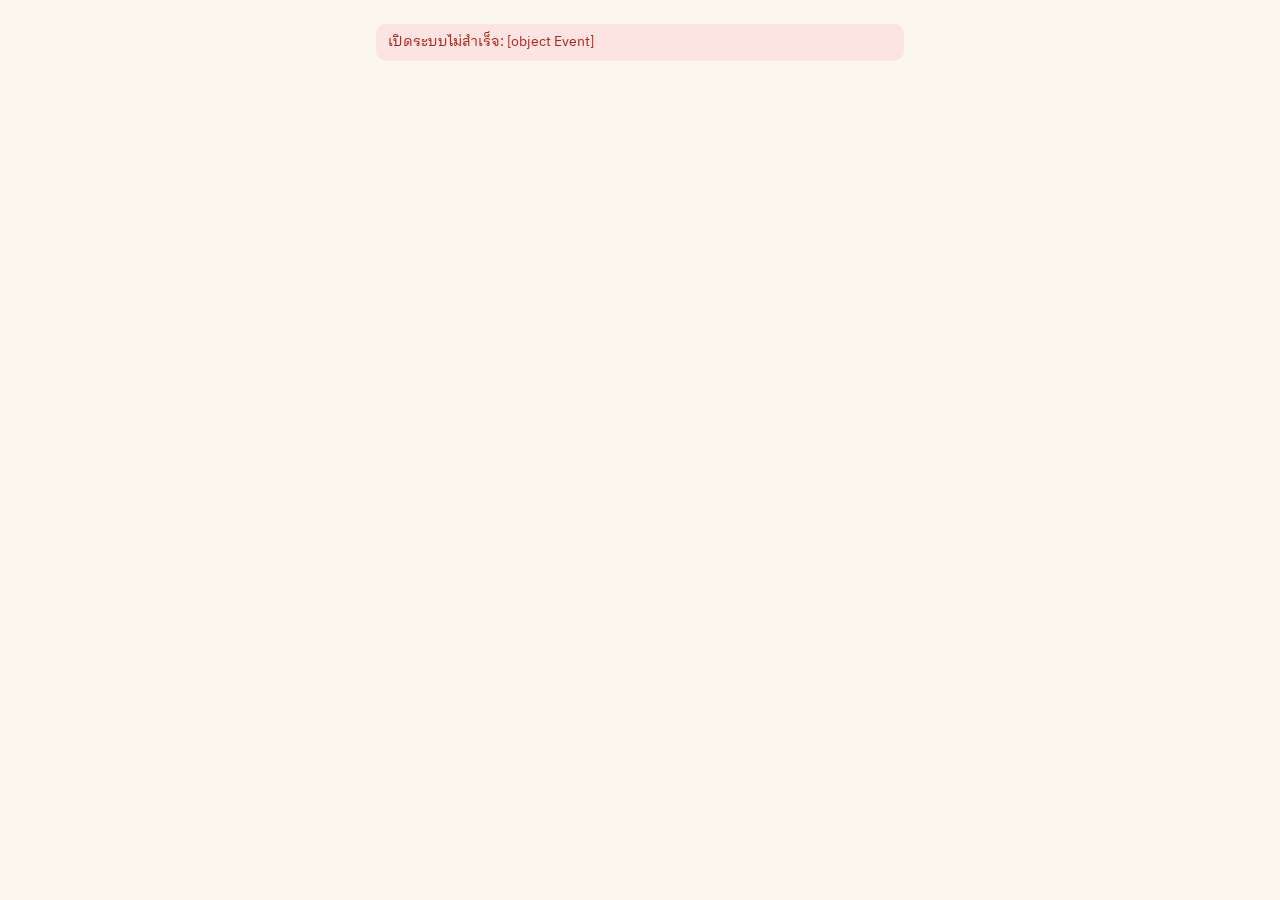
==== commit 630d31f1: "Add files via upload" ====
--- a/web/dashboard.html
+++ b/web/dashboard.html
@@ -38,7 +38,7 @@
         (App.can('hr') ? '<a class="btn sm" href="' + App.link('payroll.html') + '">💰 รายงานเงินเดือน</a>' : '') + '</div>' +
       '<h2>วันนี้</h2><div class="grid g4" style="margin-bottom:10px">' +
         stat(t.present + t.late, 'มาทำงานแล้ว', 'ok') + stat(t.late, 'มาสาย', t.late ? 'warn' : '') +
-        stat(t.notIn + t.absent, 'ยังไม่เข้างาน / ขาด', t.notIn + t.absent ? 'bad' : '') + stat(t.leave + t.off, 'ลา / วันหยุด', 'info') + '</div>' +
+        stat(t.notIn + t.absent, 'ยังไม่เข้างาน / ขาด', t.notIn + t.absent ? 'bad' : '') + stat(t.leave + t.off, 'ลา / วันหยุด' + (t.noShift ? ' · ยังไม่ตั้งกะ ' + t.noShift + ' คน' : ''), 'info') + '</div>' +
       '<div class="tbl-wrap" style="margin-bottom:18px"><table><thead><tr><th>พนักงาน</th><th>กะ</th><th>สถานะ</th><th>เข้า</th><th>ออก</th><th>หมายเหตุ</th></tr></thead><tbody>' +
         t.list.map(function (x) {
           return '<tr class="click" data-emp="' + x.empId + '"><td>' + App.esc(x.name) + '</td><td>' + (x.shift || '-') + '</td><td>' + App.statusBadge(x.status) + (x.lateMin ? ' <span class="sub">' + App.fmtMin(x.lateMin) + '</span>' : '') + '</td>' +
